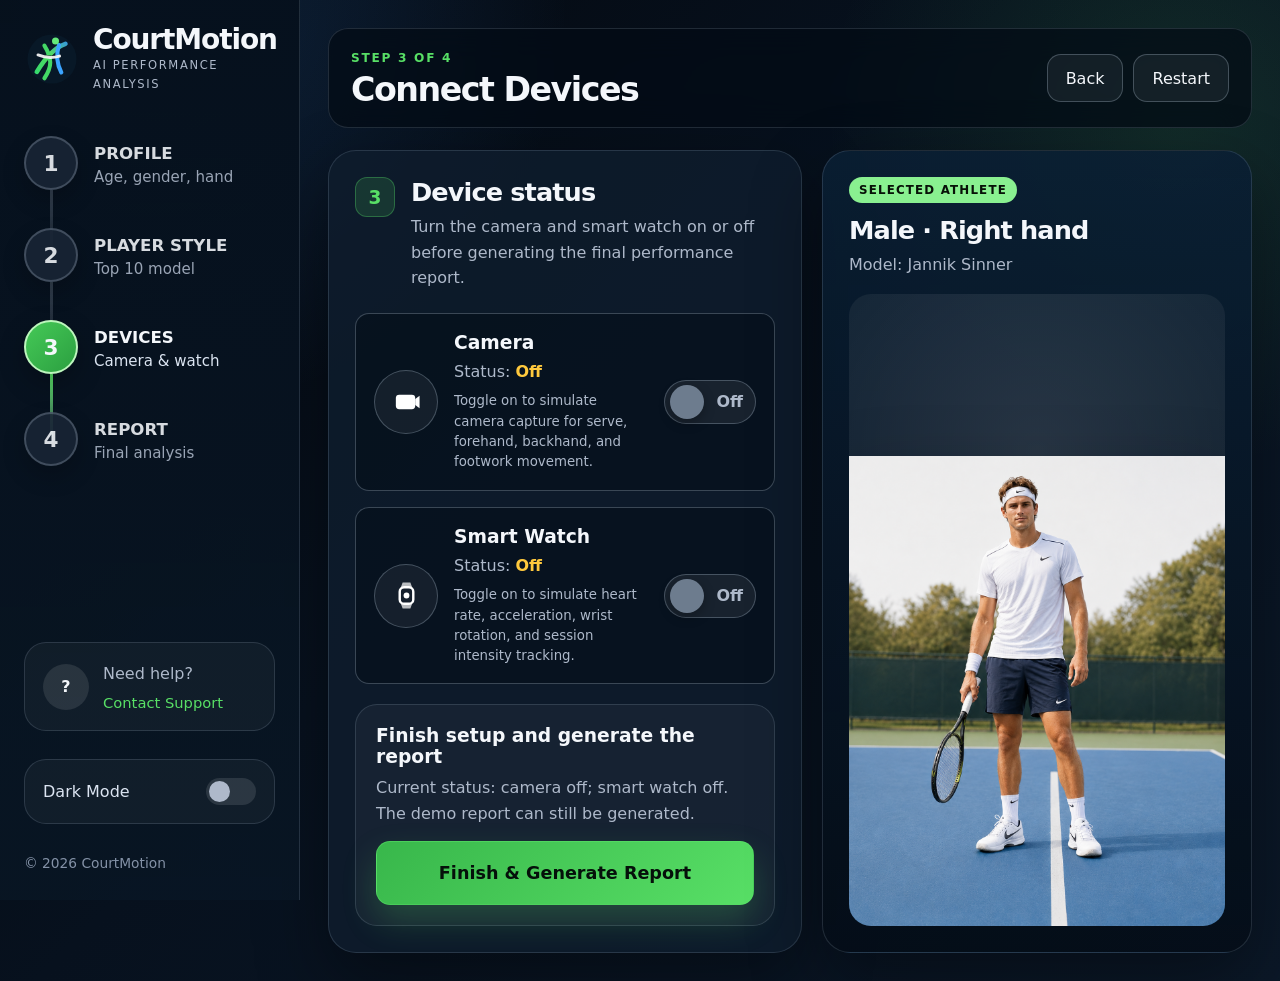
==== devices.html @ f7512d18 "Add files via upload" ====
<!doctype html>
<html lang="en">
<head>
  <meta charset="utf-8" />
  <meta name="viewport" content="width=device-width, initial-scale=1" />
  <title>CourtMotion | Step 3 Devices</title>
  <meta name="description" content="CourtMotion AI tennis analysis website: connect camera and smart watch." />
  <link rel="icon" href="assets/icons/logo.svg" type="image/svg+xml" />
  <link rel="stylesheet" href="css/styles.css" />
</head>
<body data-page="devices" data-step="3">
  <div class="app-shell">
    <aside class="sidebar">
      <a class="brand" href="index.html"><img src="assets/icons/logo.svg" alt="" class="brand-logo" /><span><strong>CourtMotion</strong><small>AI Performance Analysis</small></span></a>
      <nav class="stepper" aria-label="CourtMotion setup steps">
        <a class="step" href="index.html"><span class="step-number">1</span><span><strong>Profile</strong><small>Age, gender, hand</small></span></a>
        <a class="step" href="player-style.html"><span class="step-number">2</span><span><strong>Player Style</strong><small>Top 10 model</small></span></a>
        <a class="step is-active" href="devices.html"><span class="step-number">3</span><span><strong>Devices</strong><small>Camera & watch</small></span></a>
        <a class="step" href="report.html"><span class="step-number">4</span><span><strong>Report</strong><small>Final analysis</small></span></a>
      </nav>
      <div class="support-card"><span class="circle-icon">?</span><div><p>Need help?</p><a href="mailto:support@example.com">Contact Support</a></div></div>
      <button class="theme-toggle" id="themeToggle" type="button"><span>Dark Mode</span><span class="toggle-pill"><span></span></span></button>
      <p class="copyright">© 2026 CourtMotion</p>
    </aside>

    <main class="main">
      <header class="topbar">
        <div><span class="eyebrow">Step 3 of 4</span><h1>Connect Devices</h1></div>
        <div class="topbar-actions"><a class="ghost-btn" href="player-style.html">Back</a><button class="ghost-btn" type="button" id="restartBtn">Restart</button></div>
      </header>

      <section class="page-grid page-grid-devices">
        <article class="panel form-panel">
          <div class="section-title"><span class="section-index">3</span><div><h2>Device status</h2><p>Turn the camera and smart watch on or off before generating the final performance report.</p></div></div>

          <div class="device-grid">
            <article class="device-card" id="cameraDevice">
              <div class="device-icon"><img src="assets/icons/camera.svg" alt="" /></div>
              <div><h3>Camera</h3><p>Status: <strong id="cameraStatus" class="device-status pending">Off</strong></p><small id="cameraHint">Toggle on to simulate camera capture for serve, forehand, backhand, and footwork movement.</small></div>
              <button class="device-toggle" type="button" id="cameraBtn" role="switch" aria-checked="false" aria-label="Turn camera on or off"><span aria-hidden="true"></span><b>Off</b></button>
            </article>

            <article class="device-card" id="watchDevice">
              <div class="device-icon"><img src="assets/icons/watch.svg" alt="" /></div>
              <div><h3>Smart Watch</h3><p>Status: <strong id="watchStatus" class="device-status pending">Off</strong></p><small id="watchHint">Heart rate, acceleration, wrist rotation, and session intensity.</small></div>
              <button class="device-toggle" type="button" id="watchBtn" role="switch" aria-checked="false" aria-label="Turn smart watch on or off"><span aria-hidden="true"></span><b>Off</b></button>
            </article>
          </div>

          <div class="analysis-action">
            <div><h3>Finish setup and generate the report</h3><p id="analysisHint">You can generate the demo report after checking device status.</p></div>
            <button class="primary-btn large" type="button" id="finishBtn">Finish & Generate Report</button>
          </div>
        </article>

        <aside class="panel preview-panel compact-preview">
          <div class="preview-copy"><span class="status-badge">Selected athlete</span><h2 id="devicePreviewTitle">Male · Right hand</h2><p id="devicePreviewText">Model: Jannik Sinner</p></div>
          <figure class="athlete-figure"><img id="deviceAthlete" src="assets/players/male-right.png" alt="Selected tennis character" /></figure>
        </aside>
      </section>
    </main>
  </div>
  <script src="js/app.js"></script>
</body>
</html>
---- css/styles.css ----
:root {
  color-scheme: dark;
  --bg: #050b12;
  --bg-soft: #071423;
  --panel: rgba(14, 29, 45, .86);
  --panel-strong: rgba(18, 36, 55, .95);
  --line: rgba(205, 222, 244, .14);
  --line-strong: rgba(205, 222, 244, .26);
  --text: #f4f7fb;
  --muted: #aeb9ca;
  --soft: #dce5f2;
  --green: #58df66;
  --green-dark: #1d9237;
  --blue: #2e9bff;
  --yellow: #ffc93d;
  --danger: #ff6868;
  --shadow: 0 28px 70px rgba(0, 0, 0, .38);
  --radius-xl: 28px;
  --radius-lg: 20px;
  --radius-md: 14px;
  --max: 1500px;
  font-family: Inter, ui-sans-serif, system-ui, -apple-system, BlinkMacSystemFont, "Segoe UI", sans-serif;
}
* { box-sizing: border-box; }
html { scroll-behavior: smooth; }
body {
  margin: 0;
  min-height: 100vh;
  color: var(--text);
  background:
    radial-gradient(circle at 12% 0, rgba(61, 151, 255, .18), transparent 26rem),
    radial-gradient(circle at 92% 12%, rgba(87, 220, 98, .12), transparent 22rem),
    linear-gradient(135deg, #03070d 0%, #07111e 45%, #0b1828 100%);
}
a { color: inherit; text-decoration: none; }
button, select { font: inherit; }
button { cursor: pointer; }
img { max-width: 100%; display: block; }
.app-shell { min-height: 100vh; display: grid; grid-template-columns: 300px minmax(0, 1fr); }
.sidebar {
  position: sticky;
  top: 0;
  height: 100vh;
  padding: 26px 24px;
  border-right: 1px solid var(--line);
  background: linear-gradient(180deg, rgba(6, 17, 29, .98), rgba(9, 22, 36, .9));
  display: flex;
  flex-direction: column;
  gap: 28px;
  overflow-y: auto;
}
.brand { display: flex; align-items: center; gap: 13px; }
.brand-logo { width: 56px; height: 56px; }
.brand strong { font-size: 1.75rem; line-height: 1; letter-spacing: -.04em; display: block; }
.brand small { text-transform: uppercase; letter-spacing: .14em; color: var(--muted); font-size: .72rem; }
.stepper { display: grid; gap: 0; margin-top: 16px; }
.step {
  position: relative;
  min-height: 92px;
  display: grid;
  grid-template-columns: 54px 1fr;
  gap: 16px;
  align-items: start;
  color: var(--muted);
  opacity: .88;
}
.step:not(:last-child)::after {
  content: "";
  position: absolute;
  left: 26px;
  top: 54px;
  width: 3px;
  height: 68px;
  background: linear-gradient(var(--line-strong), rgba(255,255,255,.08));
}
.step-number {
  width: 54px;
  height: 54px;
  border-radius: 50%;
  display: grid;
  place-items: center;
  border: 2px solid var(--line-strong);
  background: #192535;
  color: var(--text);
  font-size: 1.35rem;
  font-weight: 800;
  box-shadow: 0 10px 26px rgba(0,0,0,.26);
  z-index: 1;
}
.step strong { display: block; text-transform: uppercase; font-size: 1.04rem; margin-top: 8px; color: var(--text); }
.step small { display: block; margin-top: 5px; font-size: .94rem; }
.step.is-active { opacity: 1; color: var(--soft); }
.step.is-active .step-number { background: linear-gradient(135deg, #45c957, #2b9f40); border-color: #bdf6bd; }
.step.is-active:not(:last-child)::after { background: linear-gradient(var(--green), var(--line-strong)); }
.support-card, .theme-toggle {
  border: 1px solid var(--line);
  background: rgba(255,255,255,.04);
  border-radius: 22px;
  padding: 18px;
}
.support-card { margin-top: auto; display: flex; align-items: center; gap: 14px; }
.circle-icon {
  width: 46px;
  height: 46px;
  border-radius: 50%;
  display: grid;
  place-items: center;
  color: var(--text);
  background: rgba(255,255,255,.1);
  font-weight: 900;
}
.support-card p { margin: 0 0 6px; }
.support-card a { color: var(--green); font-size: .92rem; }
.theme-toggle { color: var(--soft); display: flex; align-items: center; justify-content: space-between; }
.toggle-pill { width: 50px; height: 27px; border-radius: 99px; background: rgba(255,255,255,.11); padding: 3px; display: inline-flex; }
.toggle-pill span { width: 21px; height: 21px; border-radius: 50%; background: var(--muted); display: block; transition: transform .2s ease, background .2s ease; }
body.light-mode .toggle-pill span { transform: translateX(23px); background: var(--green); }
.copyright { color: #8492a7; margin: 0; font-size: .86rem; }
.main { padding: 28px; min-width: 0; }
.topbar {
  max-width: var(--max);
  margin: 0 auto 22px;
  min-height: 76px;
  border: 1px solid var(--line);
  border-radius: 20px;
  padding: 18px 22px;
  background: rgba(4, 12, 22, .72);
  backdrop-filter: blur(16px);
  display: flex;
  align-items: center;
  justify-content: space-between;
  gap: 18px;
}
.eyebrow { color: var(--green); text-transform: uppercase; font-weight: 900; letter-spacing: .14em; font-size: .76rem; }
h1, h2, h3, h4, p { margin-top: 0; }
h1 { margin: 4px 0 0; font-size: clamp(1.65rem, 2.6vw, 2.8rem); letter-spacing: -.045em; }
h2 { margin-bottom: 7px; font-size: clamp(1.35rem, 2vw, 2rem); letter-spacing: -.035em; }
h3 { margin-bottom: 8px; }
p { color: var(--muted); line-height: 1.6; }
.topbar-actions { display: flex; align-items: center; gap: 10px; flex-wrap: wrap; }
.panel {
  border: 1px solid var(--line);
  border-radius: var(--radius-xl);
  background: var(--panel);
  box-shadow: var(--shadow);
  overflow: hidden;
}
.page-grid { max-width: var(--max); margin: 0 auto; display: grid; gap: 20px; align-items: stretch; }
.page-grid-profile { grid-template-columns: minmax(0, .95fr) minmax(360px, .75fr); }
.page-grid-devices { grid-template-columns: minmax(0, 1fr) 430px; }
.page-panel, .form-panel, .preview-panel { padding: 26px; }
.section-title { display: flex; gap: 16px; align-items: flex-start; margin-bottom: 22px; }
.section-title.with-action { justify-content: space-between; gap: 20px; }
.title-row { display: flex; gap: 16px; align-items: flex-start; }
.section-index {
  flex: 0 0 auto;
  width: 40px;
  height: 40px;
  border-radius: 12px;
  display: grid;
  place-items: center;
  background: rgba(88, 223, 102, .14);
  color: var(--green);
  border: 1px solid rgba(88, 223, 102, .32);
  font-size: 1.16rem;
  font-weight: 900;
}
.section-title p { margin-bottom: 0; }
.form-grid { display: grid; grid-template-columns: repeat(2, minmax(0, 1fr)); gap: 16px; }
.field { display: grid; gap: 9px; }
.field span, .source-note { text-transform: uppercase; letter-spacing: .08em; font-size: .78rem; color: var(--muted); font-weight: 800; }
.field-full { grid-column: 1 / -1; }
select, .segmented, .player-card, .device-card, .selection-summary {
  border: 1px solid var(--line-strong);
  background: rgba(3, 12, 22, .52);
  color: var(--text);
  border-radius: var(--radius-md);
}
select { min-height: 58px; padding: 0 17px; outline: none; }
select:focus { border-color: var(--green); box-shadow: 0 0 0 4px rgba(88, 223, 102, .12); }
.segmented { display: flex; padding: 5px; gap: 5px; min-height: 58px; }
.seg-btn, .tab {
  border: 0;
  border-radius: 11px;
  color: var(--soft);
  background: transparent;
  flex: 1;
  padding: 12px 16px;
  transition: background .2s ease, color .2s ease, transform .2s ease;
}
.seg-btn:hover, .tab:hover, .player-card:hover { transform: translateY(-2px); }
.seg-btn.is-selected, .tab.is-active { background: linear-gradient(135deg, rgba(88, 223, 102, .22), rgba(46, 155, 255, .14)); box-shadow: inset 0 0 0 1px var(--green); color: #fff; }
.wizard-actions { margin-top: 22px; display: flex; align-items: center; justify-content: space-between; gap: 16px; flex-wrap: wrap; }
.save-note { color: var(--muted); font-size: .92rem; }
.primary-btn, .ghost-btn, .help-btn {
  border: 1px solid var(--line-strong);
  min-height: 48px;
  display: inline-flex;
  align-items: center;
  justify-content: center;
  gap: 8px;
  border-radius: 14px;
  padding: 0 18px;
  color: var(--text);
  transition: transform .2s ease, border-color .2s ease, background .2s ease;
}
.primary-btn { border-color: rgba(88, 223, 102, .48); background: linear-gradient(135deg, #38b74b, #58df66); color: #05100a; font-weight: 900; box-shadow: 0 16px 34px rgba(88, 223, 102, .22); }
.ghost-btn, .help-btn { background: rgba(255,255,255,.06); }
.help-btn { width: 48px; padding: 0; border-radius: 50%; font-weight: 900; }
.primary-btn:hover, .ghost-btn:hover, .help-btn:hover { transform: translateY(-2px); border-color: var(--green); }
.primary-btn.small, .ghost-btn.small { min-height: 40px; padding: 0 14px; font-size: .9rem; }
.primary-btn.large { min-height: 64px; width: 100%; font-size: 1.1rem; }
.preview-panel { position: relative; display: grid; grid-template-rows: auto 1fr; min-height: 690px; background: linear-gradient(180deg, rgba(10, 31, 52, .88), rgba(4, 12, 22, .82)); }
.preview-copy { position: relative; z-index: 2; }
.status-badge { display: inline-flex; color: #071107; background: #89f090; padding: 6px 10px; border-radius: 99px; text-transform: uppercase; letter-spacing: .1em; font-size: .74rem; font-weight: 900; margin-bottom: 12px; }
.athlete-figure { position: relative; min-height: 540px; display: flex; align-items: end; justify-content: center; margin: 0; overflow: hidden; border-radius: 22px; background: radial-gradient(circle at 50% 25%, rgba(255,255,255,.13), transparent 26rem); }
.athlete-figure::before { content: ""; position: absolute; inset: auto -15% 0; height: 42%; background: linear-gradient(#4fa7d9, #2179b4); opacity: .38; filter: blur(20px); border-radius: 50% 50% 0 0; }
.athlete-figure img { position: relative; z-index: 1; max-height: 660px; width: auto; object-fit: contain; object-position: bottom center; filter: drop-shadow(0 32px 38px rgba(0,0,0,.28)); }
body[data-page="profile"] .athlete-figure { width: 100%; aspect-ratio: 3 / 4; min-height: 0; height: auto; align-self: end; align-items: stretch; }
body[data-page="profile"] .athlete-figure img { width: 100%; height: 100%; max-height: none; object-fit: cover; object-position: center bottom; }
.compact-preview .athlete-figure { min-height: 470px; }
.compact-preview .athlete-figure img { max-height: 520px; }
.selection-summary { display: grid; grid-template-columns: 82px 1fr auto; align-items: center; gap: 16px; padding: 12px; margin-bottom: 18px; }
.selection-summary figure { margin: 0; width: 82px; height: 82px; border-radius: 18px; overflow: hidden; background: linear-gradient(180deg, rgba(255,255,255,.12), rgba(255,255,255,.03)); display: flex; align-items: center; justify-content: center; }
.selection-summary img { width: 100%; height: 100%; max-height: none; object-fit: cover; object-position: center 14%; }
.selection-summary strong { display: block; font-size: 1.08rem; margin-bottom: 3px; }
.selection-summary span { color: var(--muted); }
.tabs { display: grid; grid-template-columns: repeat(2, minmax(0, 1fr)); gap: 10px; margin: 10px 0 18px; }
.tab { border: 1px solid var(--line); background: rgba(255,255,255,.04); text-align: center; min-height: 64px; }
.tab span { display: block; color: var(--muted); font-size: .8rem; margin-top: 4px; }
.players-grid { display: grid; grid-template-columns: repeat(5, minmax(130px, 1fr)); gap: 13px; }
.player-card {
  position: relative;
  padding: 0;
  overflow: hidden;
  text-align: left;
  display: grid;
  grid-template-rows: auto auto;
  align-content: start;
}
.player-card.is-selected { border-color: var(--green); box-shadow: 0 0 0 2px rgba(88, 223, 102, .18), var(--shadow); }
.player-photo, .player-fallback {
  position: relative;
  width: 100%;
  aspect-ratio: 1 / 1;
  height: auto;
  object-fit: cover;
}
.player-photo[hidden], .player-fallback[hidden] { display: none !important; }
.player-photo {
  display: block;
  filter: saturate(1.05) contrast(1.02);
  object-position: center top;
  background: rgba(255,255,255,.05);
}
.player-fallback {
  display: grid;
  place-items: center;
  font-size: .92rem;
  font-weight: 800;
  line-height: 1.25;
  text-align: center;
  color: var(--soft);
  padding: 18px;
  background: radial-gradient(circle at 50% 18%, rgba(88,223,102,.23), transparent 12rem), linear-gradient(160deg, #10253c, #07121f);
}
.player-meta {
  position: relative;
  z-index: 2;
  display: grid;
  gap: 6px;
  align-content: start;
  width: 100%;
  min-height: 74px;
  padding: 10px 13px 12px;
  background: linear-gradient(180deg, rgba(7,18,31,.78), rgba(3,10,18,.94));
}
.player-rank { width: 32px; height: 32px; border-radius: 10px; display: grid; place-items: center; background: rgba(255,255,255,.12); font-weight: 900; }
.player-name { color: #fff; font-weight: 900; line-height: 1.2; }
.player-country { color: var(--muted); font-size: .82rem; }
.source-note { margin: 18px 0 0; text-align: center; text-transform: none; letter-spacing: normal; font-weight: 500; }
.device-grid { display: grid; gap: 16px; }
.device-card { padding: 18px; display: grid; grid-template-columns: 64px 1fr auto; align-items: center; gap: 16px; }
.device-card.connected { border-color: rgba(88, 223, 102, .5); background: rgba(88, 223, 102, .08); }
.device-icon { width: 64px; height: 64px; border-radius: 50%; display: grid; place-items: center; border: 1px solid var(--line-strong); background: rgba(255,255,255,.06); color: var(--green); }
.device-icon img { width: 31px; height: 31px; color: currentColor; }
.device-card h3 { margin: 0 0 6px; }
.device-card p { margin: 0 0 6px; }
.device-card small { color: var(--muted); line-height: 1.45; }

.device-toggle {
  min-width: 92px;
  height: 44px;
  border: 1px solid var(--line-strong);
  border-radius: 999px;
  padding: 4px 12px 4px 5px;
  background: rgba(255,255,255,.07);
  color: var(--muted);
  display: inline-flex;
  align-items: center;
  justify-content: space-between;
  gap: 9px;
  font-weight: 900;
  transition: transform .2s ease, border-color .2s ease, background .2s ease, color .2s ease;
}
.device-toggle span {
  width: 34px;
  height: 34px;
  border-radius: 50%;
  background: #6d7c8e;
  box-shadow: 0 4px 12px rgba(0,0,0,.28);
  transition: transform .2s ease, background .2s ease;
}
.device-toggle b { min-width: 26px; text-align: center; }
.device-toggle.is-on {
  padding-left: 12px;
  padding-right: 5px;
  border-color: rgba(88, 223, 102, .62);
  background: rgba(88, 223, 102, .14);
  color: var(--green);
}
.device-toggle.is-on span { transform: translateX(37px); background: var(--green); }
.device-toggle.is-on b { transform: translateX(-37px); }
.device-toggle:hover { transform: translateY(-2px); border-color: var(--green); }

.device-status.connected { color: var(--green); }
.device-status.pending { color: var(--yellow); }
.device-status.error { color: var(--danger); }
.analysis-action { margin-top: 20px; border: 1px solid var(--line); border-radius: 22px; padding: 20px; background: rgba(255,255,255,.04); display: grid; gap: 14px; }
.analysis-action p { margin-bottom: 0; }
.report-main { background: linear-gradient(180deg, rgba(255,255,255,.03), rgba(255,255,255,0)); }
.report-sheet {
  max-width: 1280px;
  margin: 0 auto;
  background: linear-gradient(180deg, rgba(249,252,255,.98), rgba(226,240,250,.96));
  color: #0b2440;
  border-radius: 28px;
  overflow: hidden;
  box-shadow: 0 36px 90px rgba(0,0,0,.42);
}
.report-sheet p { color: #1d3553; }
.report-hero {
  position: relative;
  min-height: 1060px;
  background:
    radial-gradient(circle at 52% 15%, rgba(255,255,255,.98) 0%, rgba(255,255,255,.82) 34%, transparent 58%),
    linear-gradient(180deg, rgba(249,252,255,.98) 0%, rgba(246,251,255,.95) 46%, rgba(154,208,238,.72) 100%);
  isolation: isolate;
}
.report-hero::before {
  content: "";
  position: absolute;
  inset: 62% 0 0;
  background:
    linear-gradient(90deg, transparent 0 47%, rgba(255,255,255,.92) 47% 48%, transparent 48% 100%),
    linear-gradient(180deg, transparent 0 14%, rgba(255,255,255,.82) 14% 15%, transparent 15% 100%),
    linear-gradient(180deg, rgba(76, 151, 198, .28), rgba(61, 139, 193, .54));
  z-index: -1;
}
.report-hero::after { content: ""; position: absolute; inset: 0; background: rgba(255,255,255,.1); z-index: -2; }
.report-info-card { position: absolute; z-index: 3; left: 32px; top: 30px; width: 318px; }
.report-info-card h2 { color: #08264b; font-size: 2.5rem; line-height: 1.05; text-transform: uppercase; letter-spacing: .01em; margin-bottom: 22px; }
.report-info-card h2 span { color: #1975d1; font-size: 1.3rem; white-space: nowrap; }
.report-meta { display: grid; gap: 10px; margin: 0; }
.report-meta div { display: grid; grid-template-columns: 104px 1fr; gap: 8px; align-items: center; }
.report-meta dt { color: #5f7189; text-transform: uppercase; font-size: .72rem; font-weight: 900; letter-spacing: .1em; display: flex; gap: 7px; align-items: center; }
.report-meta dt img { width: 18px; height: 18px; opacity: .8; }
.report-meta dd { margin: 0; font-weight: 900; color: #0a2546; }
.report-athlete-final { position: absolute; z-index: 2; left: 50%; top: 96px; width: clamp(410px, 42vw, 540px); height: 930px; transform: translateX(-50%); margin: 0; overflow: hidden; display: flex; align-items: stretch; justify-content: center; }
.report-athlete-final img { width: 100%; height: 100%; max-height: none; object-fit: cover; object-position: center bottom; filter: drop-shadow(0 28px 22px rgba(11, 36, 64, .18)); }
.metric-card {
  position: absolute;
  z-index: 4;
  width: 286px;
  min-height: 178px;
  border: 1px solid rgba(11, 36, 64, .14);
  border-radius: 18px;
  background: rgba(255,255,255,.82);
  box-shadow: 0 16px 30px rgba(11, 36, 64, .12);
  backdrop-filter: blur(10px);
  padding: 18px 18px 18px 78px;
}
.metric-card::before { display: none; }
.metric-card h3 { margin: 0 0 9px; text-transform: uppercase; color: #0b284c; font-size: 1rem; }
.metric-card p { margin: 0 0 8px; color: #14314f; line-height: 1.35; font-size: .94rem; }
.metric-card b { display: block; color: #1e9d49; text-transform: uppercase; font-size: .78rem; margin-bottom: 4px; }
.metric-card mark { float: right; border-radius: 99px; padding: 4px 10px; background: #39a851; color: #fff; font-size: .68rem; text-transform: uppercase; }
.metric-card mark.fair { background: #2478d4; }
.metric-icon { position: absolute; left: 18px; top: 18px; width: 46px; height: 46px; border-radius: 50%; display: grid; place-items: center; background: #06264c; color: #fff; }
.metric-icon img { width: 28px; height: 28px; }
.node { display: none; }
.node.fair { display: none; }
.metric-head { right: 34px; top: 72px; }
.metric-head .node { left: -158px; top: 32px; }
.metric-head::before { left: -150px; top: 40px; width: 150px; transform: rotate(-1deg); }
.metric-shoulders { left: 34px; top: 300px; }
.metric-shoulders .node { right: -114px; top: 36px; }
.metric-shoulders::before { right: -108px; top: 44px; width: 110px; transform: rotate(-30deg); }
.metric-wrists { left: 34px; top: 526px; }
.metric-wrists .node { right: -80px; top: 38px; }
.metric-wrists::before { right: -75px; top: 45px; width: 76px; transform: rotate(42deg); }
.metric-elbows { right: 56px; top: 340px; }
.metric-elbows .node { left: -94px; top: 64px; }
.metric-elbows::before { left: -88px; top: 72px; width: 95px; transform: rotate(-47deg); }
.metric-hips { right: 54px; top: 565px; }
.metric-hips .node { left: -76px; top: 52px; }
.metric-hips::before { left: -70px; top: 60px; width: 74px; transform: rotate(-25deg); }
.metric-knees { left: 36px; top: 750px; }
.metric-knees .node { right: -74px; top: 65px; }
.metric-knees::before { right: -70px; top: 73px; width: 70px; transform: rotate(20deg); }
.metric-ankles { right: 52px; bottom: 92px; }
.metric-ankles .node { left: -82px; top: 70px; }
.metric-ankles::before { left: -78px; top: 78px; width: 80px; transform: rotate(-35deg); }
.metric-feet { left: 36px; bottom: 55px; }
.metric-feet .node { right: -114px; top: 56px; }
.metric-feet::before { right: -108px; top: 64px; width: 110px; transform: rotate(28deg); }
.report-footer-grid { display: grid; grid-template-columns: 1.05fr 1.18fr .95fr 1.1fr; gap: 16px; padding: 22px 32px 16px; background: linear-gradient(180deg, rgba(255,255,255,.96), rgba(232,245,253,.96)); }
.score-card, .summary-card { border: 1px solid rgba(11, 36, 64, .12); border-radius: 16px; background: rgba(255,255,255,.78); padding: 18px; }
.score-card h3, .summary-card h3 { background: #06264c; color: #fff; text-align: center; padding: 9px; border-radius: 10px 10px 0 0; margin: -18px -18px 16px; text-transform: uppercase; font-size: .9rem; }
.score-ring { width: 138px; height: 138px; border-radius: 50%; margin: 0 auto 10px; display: grid; place-items: center; background: conic-gradient(#3fb75b 0 82%, #d9e6ef 82% 100%); position: relative; }
.score-ring::before { content: ""; position: absolute; inset: 12px; background: #fff; border-radius: 50%; }
.score-ring strong, .score-ring span { position: relative; z-index: 1; }
.score-ring strong { font-size: 3rem; color: #08264b; }
.score-ring span { margin-left: -68px; margin-top: 58px; color: #0b2440; font-weight: 900; }
.score-card b { display: block; text-align: center; color: #209d4a; text-transform: uppercase; font-size: .82rem; }
.score-card p { text-align: center; font-size: .9rem; margin: 5px 0 0; }
ul { margin: 0; padding: 0; list-style: none; display: grid; gap: 11px; }
li { position: relative; padding-left: 26px; color: #123152; font-size: .92rem; line-height: 1.35; }
li::before { content: "✓"; position: absolute; left: 0; top: 0; width: 18px; height: 18px; border-radius: 50%; display: grid; place-items: center; background: rgba(46, 183, 82, .14); color: #2eb752; font-weight: 900; font-size: .75rem; }
.warn-list li::before { content: "↗"; background: rgba(255, 184, 0, .14); color: #f1a900; }
.recommendation p { font-size: .98rem; margin-bottom: 0; }
.report-disclaimer { margin: 0; padding: 0 32px 22px; font-size: .82rem; color: #4e6580 !important; }

/* Refined report layout: clean boxes around a fixed-ratio player image */
body[data-page="report"] .report-sheet { max-width: 1120px; }
body[data-page="report"] .report-hero {
  min-height: auto;
  display: grid;
  grid-template-columns: minmax(235px, .85fr) minmax(350px, .95fr) minmax(235px, .85fr);
  grid-template-rows: auto auto auto auto auto;
  gap: 18px 22px;
  align-items: start;
  padding: 32px 34px 26px;
  background:
    radial-gradient(circle at 50% 10%, rgba(255,255,255,.98) 0%, rgba(255,255,255,.88) 34%, transparent 58%),
    linear-gradient(180deg, rgba(249,252,255,.98) 0%, rgba(246,251,255,.95) 47%, rgba(154,208,238,.72) 100%);
}
body[data-page="report"] .report-hero::before { inset: 58% 0 0; }
body[data-page="report"] .report-info-card,
body[data-page="report"] .report-athlete-final,
body[data-page="report"] .metric-card {
  position: relative;
  left: auto; right: auto; top: auto; bottom: auto;
  transform: none;
}
body[data-page="report"] .report-info-card { grid-column: 1; grid-row: 1; width: auto; }
body[data-page="report"] .report-info-card h2 { font-size: clamp(2.05rem, 3.3vw, 2.65rem); line-height: 1.02; margin-bottom: 18px; }
body[data-page="report"] .report-meta { gap: 9px; }
body[data-page="report"] .report-meta div { grid-template-columns: 88px 1fr; }
body[data-page="report"] .report-athlete-final {
  grid-column: 2;
  grid-row: 1 / 6;
  align-self: stretch;
  width: 100%;
  height: 860px;
  max-height: 860px;
  border-radius: 0;
}
body[data-page="report"] .report-athlete-final img { object-fit: cover; object-position: center bottom; }
body[data-page="report"] .metric-card {
  width: auto;
  min-height: 0;
  padding: 17px 17px 17px 74px;
}
body[data-page="report"] .metric-card h3 { display: flex; align-items: center; justify-content: space-between; gap: 10px; line-height: 1.15; }
body[data-page="report"] .metric-card mark { float: none; flex: 0 0 auto; }
body[data-page="report"] .metric-card p { font-size: .9rem; line-height: 1.34; }
body[data-page="report"] .metric-card b { margin-top: 4px; }
body[data-page="report"] .metric-head { grid-column: 3; grid-row: 1; }
body[data-page="report"] .metric-shoulders { grid-column: 1; grid-row: 2; }
body[data-page="report"] .metric-wrists { grid-column: 1; grid-row: 3; }
body[data-page="report"] .metric-knees { grid-column: 1; grid-row: 4; }
body[data-page="report"] .metric-feet { grid-column: 1; grid-row: 5; }
body[data-page="report"] .metric-elbows { grid-column: 3; grid-row: 2; }
body[data-page="report"] .metric-hips { grid-column: 3; grid-row: 3; }
body[data-page="report"] .metric-ankles { grid-column: 3; grid-row: 4 / span 2; align-self: start; }
body[data-page="report"] .report-footer-grid { grid-template-columns: 1.04fr 1.22fr 1fr 1.12fr; padding: 20px 28px 16px; gap: 14px; }
body[data-page="report"] .score-card,
body[data-page="report"] .summary-card { padding: 16px; }
body[data-page="report"] .score-card h3,
body[data-page="report"] .summary-card h3 { margin: -16px -16px 15px; }
body[data-page="report"] .score-ring { width: 126px; height: 126px; position: relative; }
body[data-page="report"] .score-ring strong { position: absolute; left: 50%; top: 43%; transform: translate(-50%, -50%); font-size: 2.75rem; line-height: 1; }
body[data-page="report"] .score-ring span { position: absolute; left: 50%; top: 70%; transform: translateX(-50%); margin: 0; font-size: 1.05rem; }
body[data-page="report"] li { font-size: .88rem; }
body[data-page="report"] .recommendation p { font-size: .91rem; line-height: 1.45; }
body[data-page="report"] .report-disclaimer { padding: 0 28px 20px; }

body.light-mode { --bg: #f3f6fa; --bg-soft: #fff; --panel: rgba(255,255,255,.9); --panel-strong: #fff; --line: rgba(14, 36, 61, .14); --line-strong: rgba(14, 36, 61, .22); --text: #071827; --muted: #5b6b7c; --soft: #102235; background: #eef5fb; color-scheme: light; }
body.light-mode .sidebar { background: rgba(255,255,255,.88); }
body.light-mode .topbar { background: rgba(255,255,255,.76); }
body.light-mode .player-meta { background: linear-gradient(transparent, rgba(0,0,0,.72) 48%, rgba(0,0,0,.88)); }
@media (max-width: 1200px) {
  .app-shell { grid-template-columns: 1fr; }
  .sidebar { position: relative; height: auto; padding: 18px; }
  .stepper { grid-template-columns: repeat(4, 1fr); gap: 8px; }
  .step { min-height: auto; grid-template-columns: auto; text-align: center; align-items: center; padding: 10px; border: 1px solid var(--line); border-radius: 16px; }
  .step:not(:last-child)::after { display: none; }
  .step-number { margin: 0 auto; }
  .support-card, .copyright { display: none; }
  .theme-toggle { max-width: 230px; }
  .page-grid-profile, .page-grid-devices { grid-template-columns: 1fr; }
  .preview-panel { min-height: 580px; }
  .players-grid { grid-template-columns: repeat(4, minmax(140px, 1fr)); }
  body[data-page="report"] .report-hero { min-height: auto; padding: 24px; display: grid; grid-template-columns: 1fr; gap: 16px; }
  body[data-page="report"] .report-info-card, body[data-page="report"] .report-athlete-final, body[data-page="report"] .metric-card { position: relative; left: auto; right: auto; top: auto; bottom: auto; width: auto; grid-column: 1; grid-row: auto; }
  body[data-page="report"] .report-athlete-final { min-height: 560px; height: 640px; width: min(82vw, 460px); justify-self: center; transform: none; }
  body[data-page="report"] .report-athlete-final img { max-height: none; }
  .metric-card::before, .node { display: none; }
  body[data-page="report"] .report-footer-grid { grid-template-columns: repeat(2, 1fr); }
}
@media (max-width: 760px) {
  .main { padding: 16px; }
  .topbar { flex-direction: column; align-items: stretch; }
  .stepper { grid-template-columns: repeat(2, 1fr); }
  .brand strong { font-size: 1.35rem; }
  .form-grid, .players-grid, .report-footer-grid { grid-template-columns: 1fr; }
  .selection-summary { grid-template-columns: 70px 1fr; }
  .selection-summary .ghost-btn { grid-column: 1 / -1; }
  .device-card { grid-template-columns: 54px 1fr; }
  .device-card .ghost-btn, .device-card .device-toggle { grid-column: 1 / -1; justify-self: start; }
  .report-info-card h2 { font-size: 2rem; }
  .metric-card { padding-left: 70px; }
}
@media print {
  @page { size: A4 portrait; margin: 0; }
  body { background: #fff; }
  .no-print, .sidebar, .topbar { display: none !important; }
  .app-shell { display: block; }
  .main { padding: 0; }
  .report-sheet { border-radius: 0; box-shadow: none; max-width: none; }
  .report-hero { min-height: 820px; }
}
.device-icon img, .metric-icon img { filter: brightness(0) invert(1); }
.report-meta dt img { filter: none; }
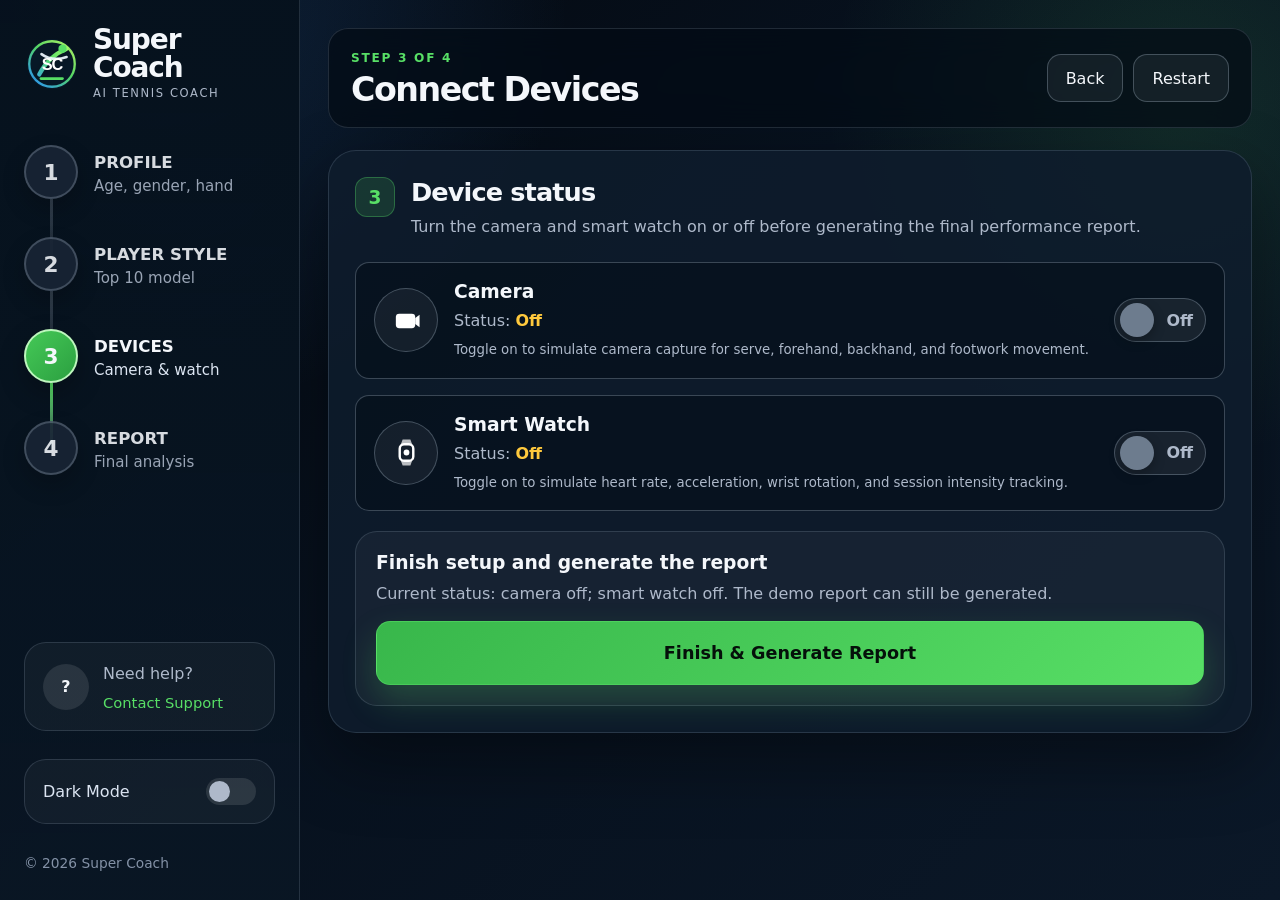
==== commit 5e19033f: "v7" ====
--- a/devices.html
+++ b/devices.html
@@ -3,16 +3,16 @@
 <head>
   <meta charset="utf-8" />
   <meta name="viewport" content="width=device-width, initial-scale=1" />
-  <title>CourtMotion | Step 3 Devices</title>
-  <meta name="description" content="CourtMotion AI tennis analysis website: connect camera and smart watch." />
+  <title>Super Coach | Step 3 Devices</title>
+  <meta name="description" content="Super Coach AI tennis coaching website: connect camera and smart watch." />
   <link rel="icon" href="assets/icons/logo.svg" type="image/svg+xml" />
   <link rel="stylesheet" href="css/styles.css" />
 </head>
 <body data-page="devices" data-step="3">
   <div class="app-shell">
     <aside class="sidebar">
-      <a class="brand" href="index.html"><img src="assets/icons/logo.svg" alt="" class="brand-logo" /><span><strong>CourtMotion</strong><small>AI Performance Analysis</small></span></a>
-      <nav class="stepper" aria-label="CourtMotion setup steps">
+      <a class="brand" href="index.html"><img src="assets/icons/logo.svg" alt="" class="brand-logo" /><span><strong>Super Coach</strong><small>AI Tennis Coach</small></span></a>
+      <nav class="stepper" aria-label="Super Coach setup steps">
         <a class="step" href="index.html"><span class="step-number">1</span><span><strong>Profile</strong><small>Age, gender, hand</small></span></a>
         <a class="step" href="player-style.html"><span class="step-number">2</span><span><strong>Player Style</strong><small>Top 10 model</small></span></a>
         <a class="step is-active" href="devices.html"><span class="step-number">3</span><span><strong>Devices</strong><small>Camera & watch</small></span></a>
@@ -20,7 +20,7 @@
       </nav>
       <div class="support-card"><span class="circle-icon">?</span><div><p>Need help?</p><a href="mailto:support@example.com">Contact Support</a></div></div>
       <button class="theme-toggle" id="themeToggle" type="button"><span>Dark Mode</span><span class="toggle-pill"><span></span></span></button>
-      <p class="copyright">© 2026 CourtMotion</p>
+      <p class="copyright">© 2026 Super Coach</p>
     </aside>
 
     <main class="main">
@@ -49,14 +49,9 @@
 
           <div class="analysis-action">
             <div><h3>Finish setup and generate the report</h3><p id="analysisHint">You can generate the demo report after checking device status.</p></div>
-            <button class="primary-btn large" type="button" id="finishBtn">Finish & Generate Report</button>
+            <button class="primary-btn large next-action" type="button" id="finishBtn">Finish & Generate Report</button>
           </div>
         </article>
-
-        <aside class="panel preview-panel compact-preview">
-          <div class="preview-copy"><span class="status-badge">Selected athlete</span><h2 id="devicePreviewTitle">Male · Right hand</h2><p id="devicePreviewText">Model: Jannik Sinner</p></div>
-          <figure class="athlete-figure"><img id="deviceAthlete" src="assets/players/male-right.png" alt="Selected tennis character" /></figure>
-        </aside>
       </section>
     </main>
   </div>
--- a/css/styles.css
+++ b/css/styles.css
@@ -543,3 +543,267 @@
 }
 .device-icon img, .metric-icon img { filter: brightness(0) invert(1); }
 .report-meta dt img { filter: none; }
+
+/* Super Coach v7 mobile and layout refinements */
+.page-grid-devices {
+  grid-template-columns: minmax(0, 1fr);
+  max-width: 980px;
+}
+
+body[data-page="devices"] .form-panel {
+  width: 100%;
+}
+
+.player-fallback::after {
+  content: "";
+  width: 58px;
+  height: 58px;
+  border-radius: 50%;
+  border: 3px solid rgba(255,255,255,.78);
+  background:
+    linear-gradient(90deg, transparent 46%, rgba(255,255,255,.75) 47%, rgba(255,255,255,.75) 53%, transparent 54%),
+    linear-gradient(0deg, transparent 46%, rgba(255,255,255,.75) 47%, rgba(255,255,255,.75) 53%, transparent 54%),
+    radial-gradient(circle at 50% 50%, rgba(88,223,102,.35), rgba(46,155,255,.18));
+  opacity: .82;
+}
+
+@media (max-width: 760px) {
+  body:not([data-page="report"]) .main {
+    padding-bottom: 96px;
+  }
+
+  .app-shell {
+    display: block;
+  }
+
+  .sidebar {
+    position: sticky;
+    top: 0;
+    z-index: 80;
+    height: auto;
+    padding: 10px 12px 12px;
+    gap: 10px;
+    border-right: 0;
+    border-bottom: 1px solid var(--line);
+    background: rgba(5, 14, 25, .96);
+    backdrop-filter: blur(18px);
+  }
+
+  .brand {
+    justify-content: center;
+    gap: 8px;
+  }
+
+  .brand-logo {
+    width: 38px;
+    height: 38px;
+  }
+
+  .brand strong {
+    font-size: 1.18rem;
+    letter-spacing: -.03em;
+  }
+
+  .brand small {
+    display: none;
+  }
+
+  .stepper {
+    grid-template-columns: repeat(4, minmax(0, 1fr));
+    gap: 6px;
+    margin-top: 0;
+  }
+
+  .step {
+    min-height: 42px;
+    display: flex;
+    align-items: center;
+    justify-content: center;
+    padding: 5px;
+    border-radius: 14px;
+  }
+
+  .step-number {
+    width: 32px;
+    height: 32px;
+    font-size: .95rem;
+    box-shadow: none;
+  }
+
+  .step strong,
+  .step small {
+    display: none;
+  }
+
+  .main {
+    padding: 14px;
+  }
+
+  .topbar {
+    min-height: 0;
+    padding: 14px;
+    margin-bottom: 12px;
+    gap: 12px;
+  }
+
+  .topbar-actions {
+    display: grid;
+    grid-template-columns: repeat(auto-fit, minmax(104px, 1fr));
+    gap: 8px;
+  }
+
+  .topbar-actions .ghost-btn,
+  .topbar-actions .help-btn,
+  .topbar-actions .primary-btn {
+    min-height: 42px;
+    width: 100%;
+  }
+
+  .page-grid-profile {
+    display: flex;
+    flex-direction: column;
+  }
+
+  body[data-page="profile"] .preview-panel {
+    order: -1;
+    min-height: 0;
+    padding: 16px;
+  }
+
+  body[data-page="profile"] .preview-copy h2 {
+    margin-bottom: 3px;
+  }
+
+  body[data-page="profile"] .preview-copy p {
+    margin-bottom: 10px;
+    font-size: .92rem;
+  }
+
+  body[data-page="profile"] .athlete-figure {
+    aspect-ratio: 4 / 5;
+    max-height: 54vh;
+    border-radius: 18px;
+  }
+
+  .page-panel,
+  .form-panel,
+  .preview-panel {
+    padding: 18px;
+    border-radius: 22px;
+  }
+
+  .section-title,
+  .title-row {
+    gap: 12px;
+  }
+
+  .section-index {
+    width: 34px;
+    height: 34px;
+    border-radius: 10px;
+    font-size: 1rem;
+  }
+
+  .form-grid,
+  .players-grid,
+  .report-footer-grid {
+    grid-template-columns: 1fr;
+  }
+
+  .field-full,
+  .wide-field {
+    grid-column: auto;
+  }
+
+  .tabs {
+    grid-template-columns: 1fr 1fr;
+  }
+
+  .selection-summary {
+    grid-template-columns: 64px 1fr;
+    align-items: center;
+    padding: 10px;
+  }
+
+  .selection-summary figure {
+    width: 64px;
+    height: 64px;
+    border-radius: 16px;
+  }
+
+  .selection-summary .ghost-btn {
+    grid-column: 1 / -1;
+  }
+
+  .player-meta {
+    min-height: 66px;
+  }
+
+  .device-card {
+    grid-template-columns: 50px 1fr;
+    gap: 12px;
+    padding: 16px;
+  }
+
+  .device-icon {
+    width: 50px;
+    height: 50px;
+  }
+
+  .device-card .device-toggle {
+    grid-column: 1 / -1;
+    justify-self: start;
+    width: 112px;
+  }
+
+  .analysis-action {
+    padding: 16px;
+  }
+
+  .wizard-actions {
+    display: block;
+    margin-top: 18px;
+  }
+
+  .save-note {
+    display: block;
+    text-align: center;
+    margin-bottom: 10px;
+  }
+
+  body:not([data-page="report"]) .next-action {
+    position: fixed;
+    left: 14px;
+    right: 14px;
+    bottom: calc(14px + env(safe-area-inset-bottom));
+    z-index: 120;
+    width: calc(100% - 28px);
+    min-height: 58px;
+    border-radius: 18px;
+    font-size: 1rem;
+    box-shadow: 0 18px 42px rgba(0, 0, 0, .44), 0 12px 30px rgba(88, 223, 102, .2);
+  }
+
+  body[data-page="players"] .section-title.with-action {
+    display: block;
+  }
+
+  body[data-page="players"] .section-title.with-action .title-row {
+    margin-bottom: 0;
+  }
+}
+
+@media (max-width: 430px) {
+  .brand strong {
+    font-size: 1.05rem;
+  }
+  .topbar-actions {
+    grid-template-columns: 1fr;
+  }
+  .segmented {
+    flex-direction: column;
+  }
+  .tabs {
+    grid-template-columns: 1fr;
+  }
+}
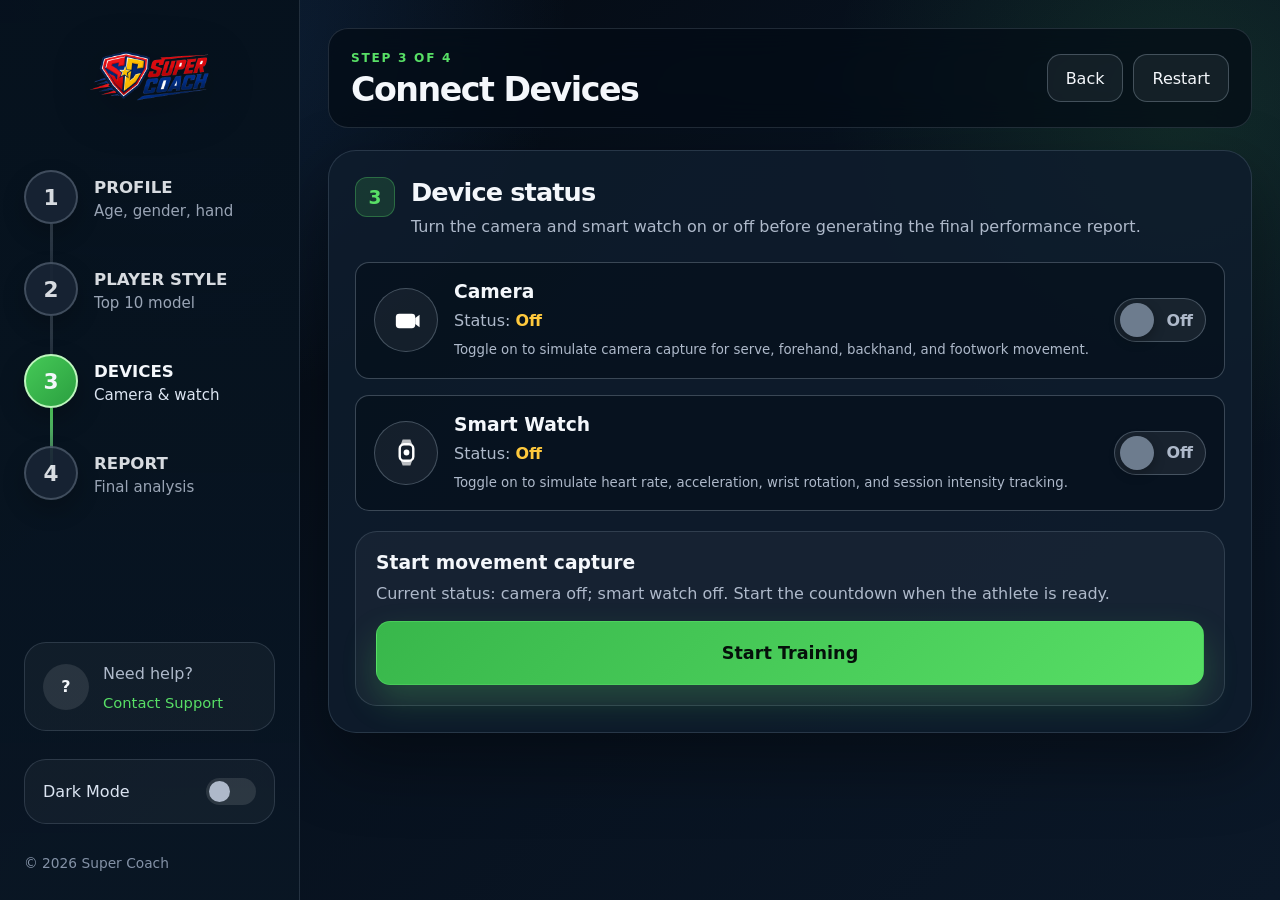
==== commit 5f64648f: "v9" ====
--- a/devices.html
+++ b/devices.html
@@ -5,13 +5,13 @@
   <meta name="viewport" content="width=device-width, initial-scale=1" />
   <title>Super Coach | Step 3 Devices</title>
   <meta name="description" content="Super Coach AI tennis coaching website: connect camera and smart watch." />
-  <link rel="icon" href="assets/icons/logo.svg" type="image/svg+xml" />
+  <link rel="icon" href="assets/icons/fav-transparent.png" type="image/png" />
   <link rel="stylesheet" href="css/styles.css" />
 </head>
 <body data-page="devices" data-step="3">
   <div class="app-shell">
     <aside class="sidebar">
-      <a class="brand" href="index.html"><img src="assets/icons/logo.svg" alt="" class="brand-logo" /><span><strong>Super Coach</strong><small>AI Tennis Coach</small></span></a>
+      <a class="brand" href="index.html" aria-label="Super Coach home"><img src="assets/icons/sc-logo-transparent.png" alt="Super Coach" class="brand-logo brand-logo-full" /></a>
       <nav class="stepper" aria-label="Super Coach setup steps">
         <a class="step" href="index.html"><span class="step-number">1</span><span><strong>Profile</strong><small>Age, gender, hand</small></span></a>
         <a class="step" href="player-style.html"><span class="step-number">2</span><span><strong>Player Style</strong><small>Top 10 model</small></span></a>
@@ -47,14 +47,32 @@
             </article>
           </div>
 
-          <div class="analysis-action">
-            <div><h3>Finish setup and generate the report</h3><p id="analysisHint">You can generate the demo report after checking device status.</p></div>
-            <button class="primary-btn large next-action" type="button" id="finishBtn">Finish & Generate Report</button>
+          <div class="analysis-action" id="preTrainingPanel">
+            <div><h3>Start movement capture</h3><p id="analysisHint">Turn on any devices you want, then start the training countdown.</p></div>
+            <button class="primary-btn large next-action" type="button" id="startTrainingBtn">Start Training</button>
+          </div>
+
+          <div class="training-panel" id="trainingPanel" hidden>
+            <span class="recording-dot"></span>
+            <div>
+              <h3>Training is recording</h3>
+              <p>The site is simulating camera and smart-watch movement capture. Finish the session when the athlete is done.</p>
+              <strong id="trainingTimer">00:00</strong>
+            </div>
+            <button class="primary-btn large next-action" type="button" id="finishTrainingBtn">Training Finished · View Report</button>
           </div>
         </article>
       </section>
     </main>
   </div>
+
+  <div class="countdown-overlay" id="countdownOverlay" hidden aria-live="assertive" aria-label="Training countdown">
+    <div class="countdown-card">
+      <span>Get ready</span>
+      <strong id="countdownNumber">3</strong>
+      <p>Movement recording starts after the countdown.</p>
+    </div>
+  </div>
   <script src="js/app.js"></script>
 </body>
 </html>
--- a/css/styles.css
+++ b/css/styles.css
@@ -807,3 +807,182 @@
     grid-template-columns: 1fr;
   }
 }
+
+/* Super Coach v8 updates: uploaded logo, height field, countdown, training capture, PDF-friendly report capture */
+[hidden] { display: none !important; }
+button:disabled { cursor: wait; opacity: .72; transform: none !important; }
+
+.brand {
+  justify-content: center;
+  border: 1px solid rgba(255,255,255,.12);
+  background: rgba(255,255,255,.96);
+  border-radius: 18px;
+  padding: 8px 10px;
+  box-shadow: 0 16px 35px rgba(0,0,0,.18);
+}
+.brand-logo-full {
+  width: min(100%, 232px);
+  height: auto;
+  max-height: 92px;
+  object-fit: contain;
+}
+
+.training-panel {
+  margin-top: 20px;
+  border: 1px solid rgba(88,223,102,.38);
+  border-radius: 24px;
+  padding: 22px;
+  background:
+    radial-gradient(circle at 12% 15%, rgba(255,104,104,.13), transparent 18rem),
+    linear-gradient(135deg, rgba(88,223,102,.11), rgba(46,155,255,.08));
+  display: grid;
+  grid-template-columns: 28px 1fr;
+  gap: 15px;
+  align-items: start;
+}
+.training-panel .primary-btn {
+  grid-column: 1 / -1;
+}
+.training-panel h3 { margin-bottom: 6px; }
+.training-panel p { margin-bottom: 12px; }
+#trainingTimer {
+  display: inline-flex;
+  min-width: 94px;
+  min-height: 42px;
+  align-items: center;
+  justify-content: center;
+  border: 1px solid rgba(255,255,255,.18);
+  border-radius: 14px;
+  background: rgba(0,0,0,.22);
+  color: #fff;
+  font-size: 1.35rem;
+  letter-spacing: .06em;
+}
+.recording-dot {
+  width: 18px;
+  height: 18px;
+  border-radius: 50%;
+  margin-top: 8px;
+  background: var(--danger);
+  box-shadow: 0 0 0 0 rgba(255,104,104,.75);
+  animation: recordingPulse 1.2s infinite;
+}
+@keyframes recordingPulse {
+  0% { box-shadow: 0 0 0 0 rgba(255,104,104,.75); }
+  70% { box-shadow: 0 0 0 13px rgba(255,104,104,0); }
+  100% { box-shadow: 0 0 0 0 rgba(255,104,104,0); }
+}
+
+.countdown-overlay {
+  position: fixed;
+  inset: 0;
+  z-index: 999;
+  display: grid;
+  place-items: center;
+  background: rgba(2, 7, 13, .84);
+  backdrop-filter: blur(18px);
+}
+.countdown-card {
+  width: min(90vw, 430px);
+  border: 1px solid rgba(88,223,102,.38);
+  border-radius: 30px;
+  padding: 34px 26px;
+  text-align: center;
+  background:
+    radial-gradient(circle at 50% 0%, rgba(88,223,102,.2), transparent 16rem),
+    linear-gradient(180deg, rgba(15,34,53,.96), rgba(4,12,22,.96));
+  box-shadow: 0 30px 90px rgba(0,0,0,.5);
+}
+.countdown-card span {
+  display: block;
+  color: var(--green);
+  text-transform: uppercase;
+  letter-spacing: .18em;
+  font-weight: 900;
+  font-size: .82rem;
+}
+.countdown-card strong {
+  display: block;
+  margin: 10px 0;
+  color: #fff;
+  font-size: clamp(5.5rem, 20vw, 10rem);
+  line-height: .95;
+  letter-spacing: -.08em;
+  text-shadow: 0 20px 55px rgba(88,223,102,.18);
+}
+.countdown-card strong.pulse { animation: countPulse .42s ease; }
+.countdown-card p { margin-bottom: 0; }
+@keyframes countPulse {
+  0% { transform: scale(.86); opacity: .45; }
+  100% { transform: scale(1); opacity: 1; }
+}
+
+body[data-page="report"] #downloadBtn[disabled] {
+  color: #05100a;
+}
+
+@media (max-width: 1200px) {
+  .brand { max-width: 300px; margin: 0 auto; }
+  .brand-logo-full { width: 210px; max-height: 78px; }
+}
+
+@media (max-width: 760px) {
+  .brand {
+    max-width: 178px;
+    padding: 5px 8px;
+    border-radius: 14px;
+  }
+  .brand-logo-full {
+    width: 150px;
+    max-height: 52px;
+  }
+  .training-panel {
+    padding: 17px;
+    border-radius: 22px;
+  }
+  body[data-page="devices"].is-training .main {
+    padding-bottom: 106px;
+  }
+  body[data-page="devices"] .training-panel .next-action {
+    position: fixed;
+    left: 14px;
+    right: 14px;
+    bottom: calc(14px + env(safe-area-inset-bottom));
+    z-index: 120;
+    width: calc(100% - 28px);
+    min-height: 58px;
+    border-radius: 18px;
+    font-size: 1rem;
+  }
+}
+
+/* Keep the uploaded full logo proportional inside a clean logo box. */
+.brand-logo-full {
+  width: 232px;
+  height: 82px;
+  object-fit: contain;
+}
+@media (max-width: 1200px) {
+  .brand-logo-full { width: 210px; height: 74px; }
+}
+@media (max-width: 760px) {
+  .brand-logo-full { width: 150px; height: 50px; }
+}
+
+/* Super Coach v9: transparent logo on dark mode, white logo panel only in light mode. */
+.brand {
+  background: transparent;
+  border-color: transparent;
+  box-shadow: none;
+}
+body.light-mode .brand {
+  background: rgba(255,255,255,.96);
+  border-color: rgba(12, 35, 64, .10);
+  box-shadow: 0 16px 35px rgba(10, 25, 46, .12);
+}
+.brand-logo-full {
+  filter: drop-shadow(0 10px 24px rgba(0,0,0,.26));
+}
+body.light-mode .brand-logo-full {
+  filter: none;
+}
